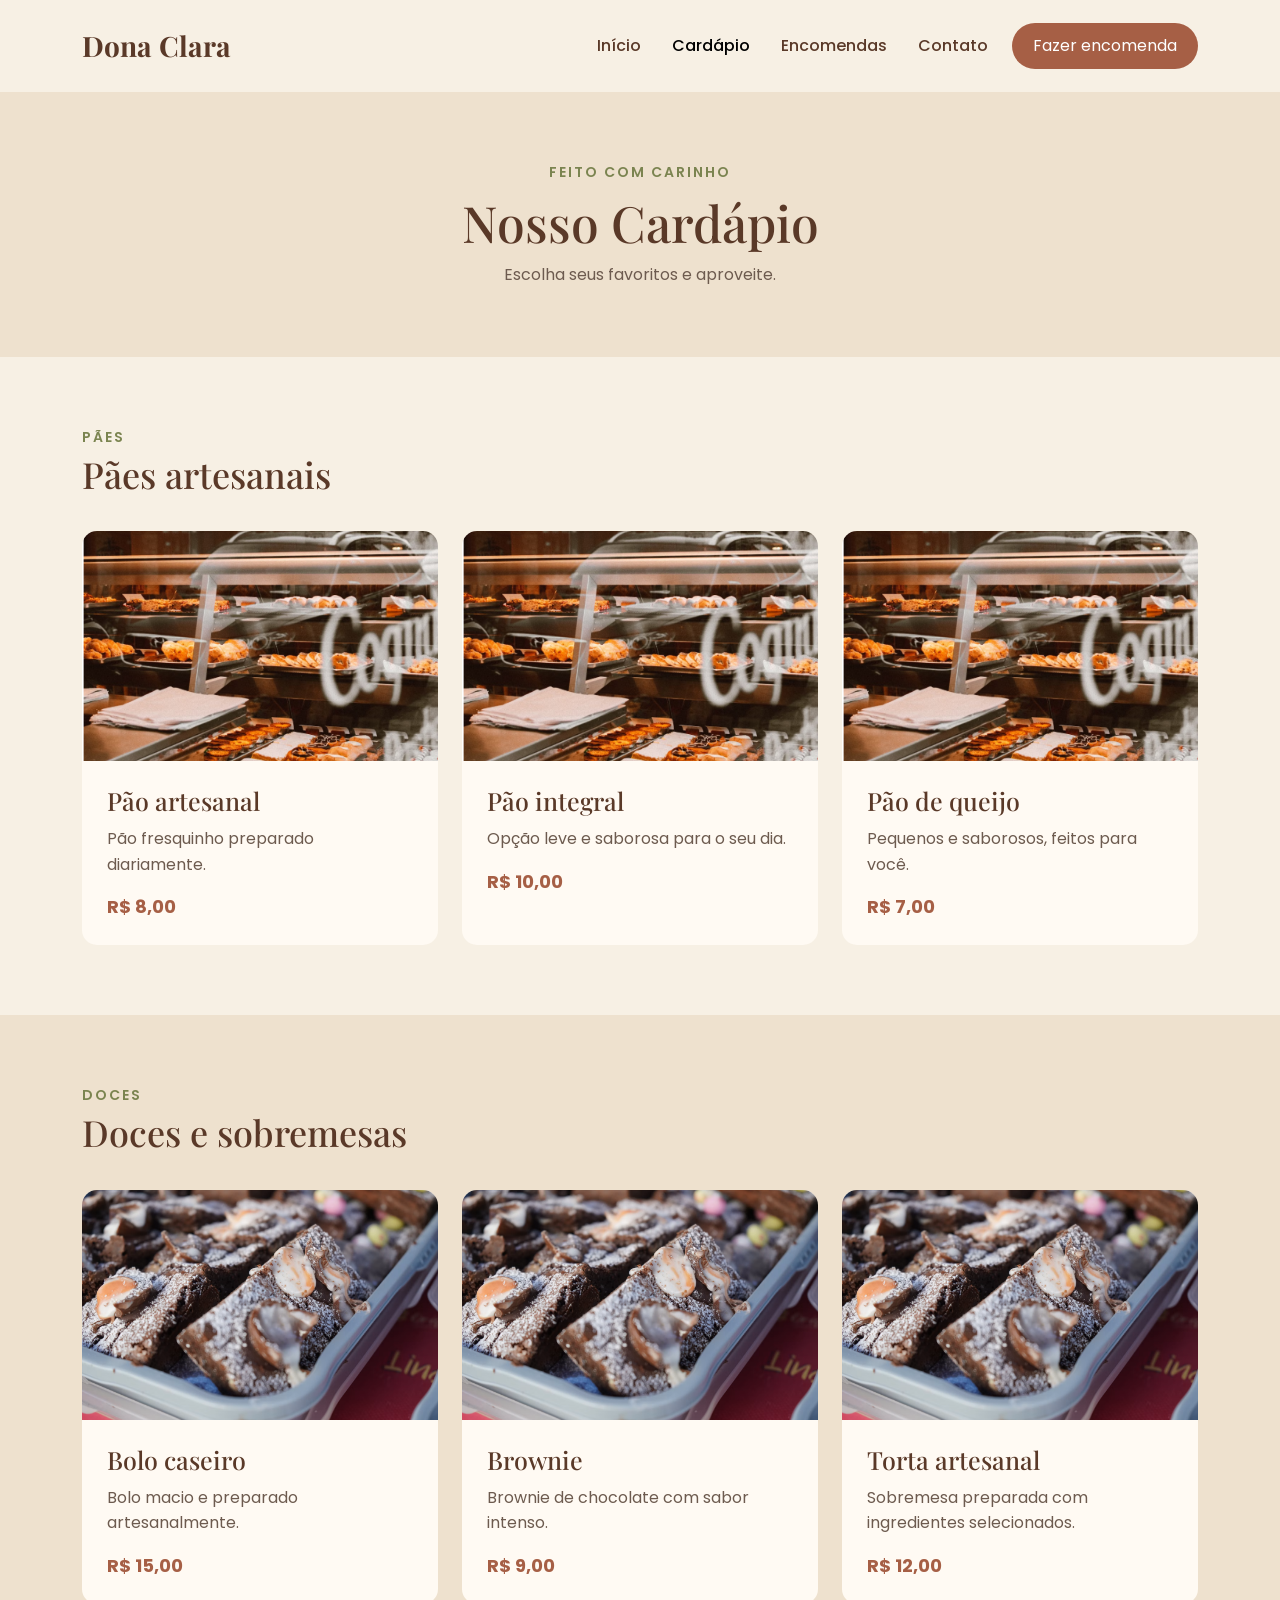
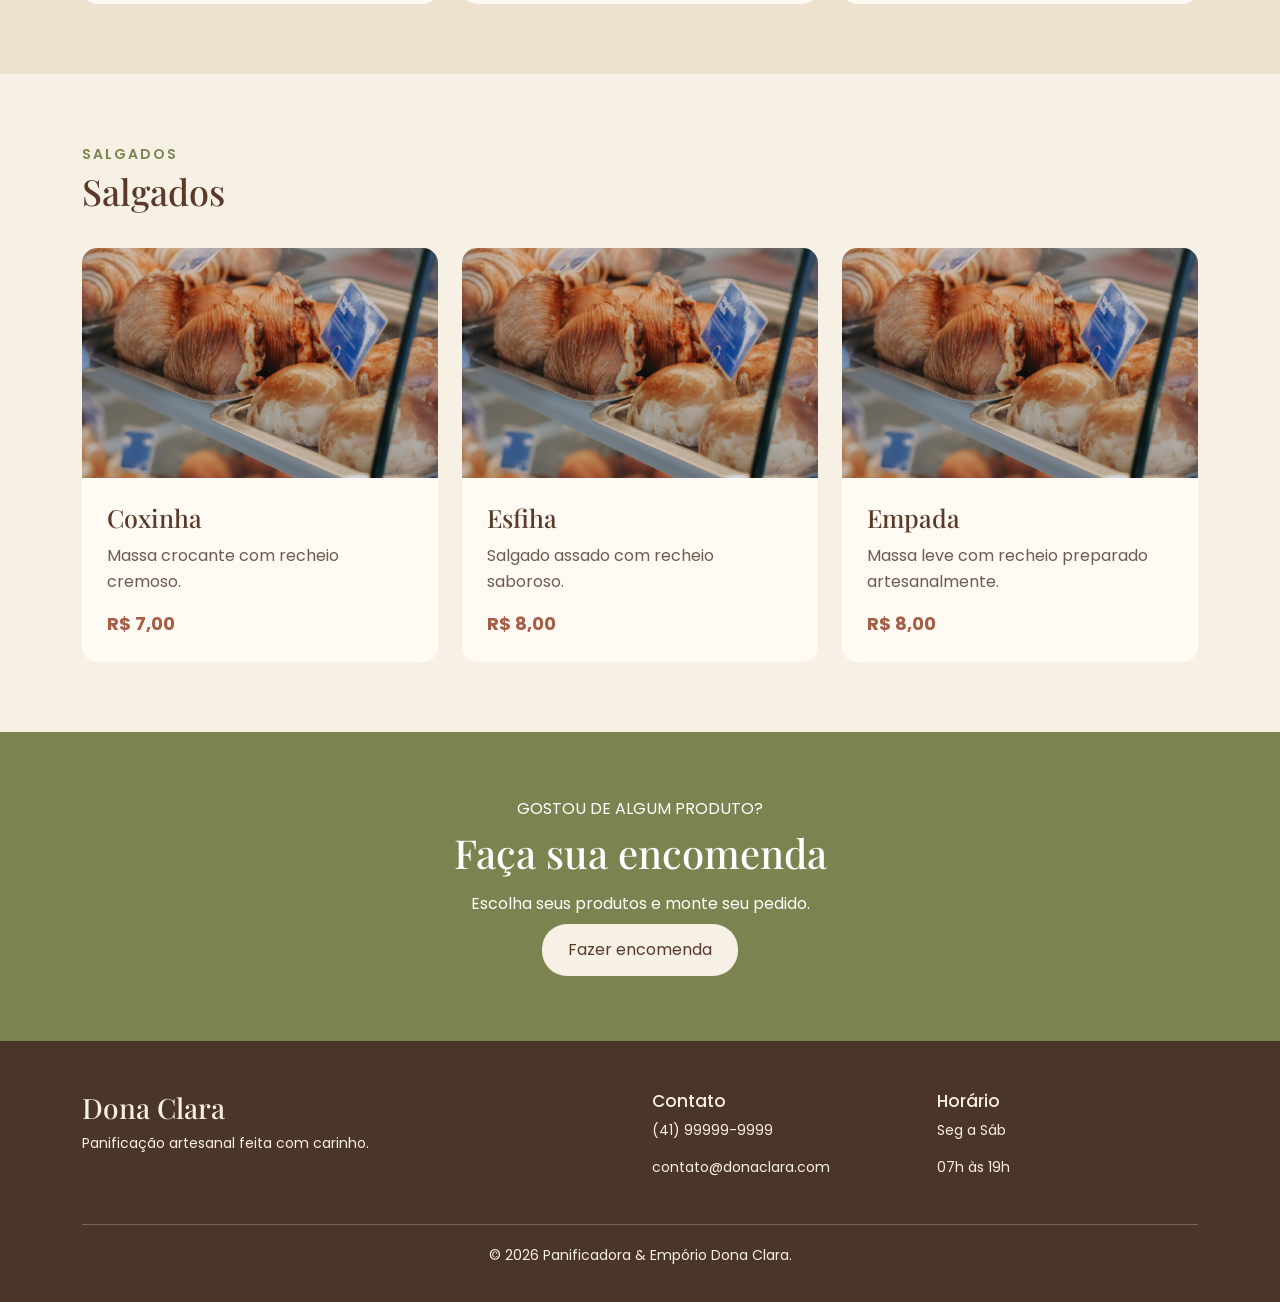
==== cardapio.html @ 59273e27 "Primeira versão do site Dona Clara" ====
<!DOCTYPE html>
<html lang="pt-br">

<head>
    <meta charset="UTF-8">
    <meta name="viewport" content="width=device-width, initial-scale=1.0">

    <title>Cardápio | Dona Clara</title>

    <!-- Bootstrap -->
    <link href="https://cdn.jsdelivr.net/npm/bootstrap@5.3.8/dist/css/bootstrap.min.css" rel="stylesheet">

    <!-- Google Fonts -->
    <link rel="preconnect" href="https://fonts.googleapis.com">
    <link rel="preconnect" href="https://fonts.gstatic.com" crossorigin>

    <link href="https://fonts.googleapis.com/css2?family=Playfair+Display:wght@500;600;700&family=Poppins:wght@300;400;500;600&display=swap" rel="stylesheet">

    <!-- CSS -->
    <link rel="stylesheet" href="css/style.css">
</head>

<body>

    <!-- MENU -->
    <header>

        <nav class="navbar navbar-expand-lg navbar-light">

            <div class="container">

                <a class="navbar-brand" href="index.html">
                    Dona Clara
                </a>

                <button class="navbar-toggler" type="button"
                    data-bs-toggle="collapse"
                    data-bs-target="#menuPrincipal">

                    <span class="navbar-toggler-icon"></span>

                </button>

                <div class="collapse navbar-collapse" id="menuPrincipal">

                    <ul class="navbar-nav ms-auto">

                        <li class="nav-item">
                            <a class="nav-link" href="index.html">
                                Início
                            </a>
                        </li>

                        <li class="nav-item">
                            <a class="nav-link active" href="cardapio.html">
                                Cardápio
                            </a>
                        </li>

                        <li class="nav-item">
                            <a class="nav-link" href="encomendas.html">
                                Encomendas
                            </a>
                        </li>

                        <li class="nav-item">
                            <a class="nav-link" href="contato.html">
                                Contato
                            </a>
                        </li>

                    </ul>

                    <a href="encomendas.html"
                        class="btn btn-encomenda ms-lg-3">

                        Fazer encomenda

                    </a>

                </div>

            </div>

        </nav>

    </header>


    <!-- CABEÇALHO DO CARDÁPIO -->

    <main>

        <section class="cabecalho-cardapio">

            <div class="container text-center">

                <p>FEITO COM CARINHO</p>

                <h1>
                    Nosso Cardápio
                </h1>

                <span>
                    Escolha seus favoritos e aproveite.
                </span>

            </div>

        </section>


        <!-- PÃES -->

        <section class="produtos">

            <div class="container">

                <div class="titulo-produtos">

                    <p>PÃES</p>

                    <h2>
                        Pães artesanais
                    </h2>

                </div>


                <div class="row g-4">

                    <div class="col-md-4">

                        <div class="produto">

                            <img src="img/paes.jpg"
                                alt="Pães artesanais">

                            <div class="produto-info">

                                <h3>
                                    Pão artesanal
                                </h3>

                                <p>
                                    Pão fresquinho preparado
                                    diariamente.
                                </p>

                                <strong>
                                    R$ 8,00
                                </strong>

                            </div>

                        </div>

                    </div>


                    <div class="col-md-4">

                        <div class="produto">

                            <img src="img/paes.jpg"
                                alt="Pão integral">

                            <div class="produto-info">

                                <h3>
                                    Pão integral
                                </h3>

                                <p>
                                    Opção leve e saborosa
                                    para o seu dia.
                                </p>

                                <strong>
                                    R$ 10,00
                                </strong>

                            </div>

                        </div>

                    </div>


                    <div class="col-md-4">

                        <div class="produto">

                            <img src="img/paes.jpg"
                                alt="Pão de queijo">

                            <div class="produto-info">

                                <h3>
                                    Pão de queijo
                                </h3>

                                <p>
                                    Pequenos e saborosos,
                                    feitos para você.
                                </p>

                                <strong>
                                    R$ 7,00
                                </strong>

                            </div>

                        </div>

                    </div>

                </div>

            </div>

        </section>


        <!-- DOCES -->

        <section class="produtos produtos-alternativo">

            <div class="container">

                <div class="titulo-produtos">

                    <p>DOCES</p>

                    <h2>
                        Doces e sobremesas
                    </h2>

                </div>


                <div class="row g-4">

                    <div class="col-md-4">

                        <div class="produto">

                            <img src="img/doces.jpg"
                                alt="Bolo caseiro">

                            <div class="produto-info">

                                <h3>
                                    Bolo caseiro
                                </h3>

                                <p>
                                    Bolo macio e preparado
                                    artesanalmente.
                                </p>

                                <strong>
                                    R$ 15,00
                                </strong>

                            </div>

                        </div>

                    </div>


                    <div class="col-md-4">

                        <div class="produto">

                            <img src="img/doces.jpg"
                                alt="Brownie">

                            <div class="produto-info">

                                <h3>
                                    Brownie
                                </h3>

                                <p>
                                    Brownie de chocolate
                                    com sabor intenso.
                                </p>

                                <strong>
                                    R$ 9,00
                                </strong>

                            </div>

                        </div>

                    </div>


                    <div class="col-md-4">

                        <div class="produto">

                            <img src="img/doces.jpg"
                                alt="Torta">

                            <div class="produto-info">

                                <h3>
                                    Torta artesanal
                                </h3>

                                <p>
                                    Sobremesa preparada
                                    com ingredientes selecionados.
                                </p>

                                <strong>
                                    R$ 12,00
                                </strong>

                            </div>

                        </div>

                    </div>

                </div>

            </div>

        </section>


        <!-- SALGADOS -->

        <section class="produtos">

            <div class="container">

                <div class="titulo-produtos">

                    <p>SALGADOS</p>

                    <h2>
                        Salgados
                    </h2>

                </div>


                <div class="row g-4">

                    <div class="col-md-4">

                        <div class="produto">

                            <img src="img/salgados.jpg"
                                alt="Coxinha">

                            <div class="produto-info">

                                <h3>
                                    Coxinha
                                </h3>

                                <p>
                                    Massa crocante com recheio
                                    cremoso.
                                </p>

                                <strong>
                                    R$ 7,00
                                </strong>

                            </div>

                        </div>

                    </div>


                    <div class="col-md-4">

                        <div class="produto">

                            <img src="img/salgados.jpg"
                                alt="Esfiha">

                            <div class="produto-info">

                                <h3>
                                    Esfiha
                                </h3>

                                <p>
                                    Salgado assado com
                                    recheio saboroso.
                                </p>

                                <strong>
                                    R$ 8,00
                                </strong>

                            </div>

                        </div>

                    </div>


                    <div class="col-md-4">

                        <div class="produto">

                            <img src="img/salgados.jpg"
                                alt="Empada">

                            <div class="produto-info">

                                <h3>
                                    Empada
                                </h3>

                                <p>
                                    Massa leve com recheio
                                    preparado artesanalmente.
                                </p>

                                <strong>
                                    R$ 8,00
                                </strong>

                            </div>

                        </div>

                    </div>

                </div>

            </div>

        </section>


        <!-- CHAMADA PARA ENCOMENDA -->

        <section class="encomendas">

            <div class="container text-center">

                <p>
                    GOSTOU DE ALGUM PRODUTO?
                </p>

                <h2>
                    Faça sua encomenda
                </h2>

                <p>
                    Escolha seus produtos e monte seu pedido.
                </p>

                <a href="encomendas.html"
                    class="btn btn-claro">

                    Fazer encomenda

                </a>

            </div>

        </section>

    </main>


    <!-- RODAPÉ -->

    <footer>

        <div class="container">

            <div class="row">

                <div class="col-md-6">

                    <h3>
                        Dona Clara
                    </h3>

                    <p>
                        Panificação artesanal feita com carinho.
                    </p>

                </div>


                <div class="col-md-3">

                    <h4>
                        Contato
                    </h4>

                    <p>
                        (41) 99999-9999
                    </p>

                    <p>
                        contato@donaclara.com
                    </p>

                </div>


                <div class="col-md-3">

                    <h4>
                        Horário
                    </h4>

                    <p>
                        Seg a Sáb
                    </p>

                    <p>
                        07h às 19h
                    </p>

                </div>

            </div>

            <hr>

            <p class="copyright">
                © 2026 Panificadora & Empório Dona Clara.
            </p>

        </div>

    </footer>


    <!-- Bootstrap JavaScript -->

    <script src="https://cdn.jsdelivr.net/npm/bootstrap@5.3.8/dist/js/bootstrap.bundle.min.js"></script>

</body>

</html>
---- css/style.css ----
/* CONFIGURAÇÕES GERAIS */

body {
    margin: 0;
    font-family: 'Poppins', sans-serif;
    color: #4b3528;
    background-color: #f7f0e4;
}

h1,
h2,
h3,
.navbar-brand {
    font-family: 'Playfair Display', serif;
}

a {
    text-decoration: none;
}


/* MENU */

.navbar {
    background-color: #f7f0e4;
    padding: 20px 0;
}

.navbar-brand {
    color: #5a3928;
    font-size: 28px;
    font-weight: 700;
}

.nav-link {
    color: #5a3928;
    margin-left: 15px;
    font-weight: 500;
}

.nav-link:hover {
    color: #a65f45;
}

.btn-encomenda {
    background-color: #a65f45;
    color: white;
    border-radius: 25px;
    padding: 10px 20px;
}

.btn-encomenda:hover {
    background-color: #7d4937;
    color: white;
}


/* HERO */

.hero {
    background-color: #eee1ce;
    padding: 90px 0;
}

.hero-subtitulo {
    color: #7b8450;
    font-size: 14px;
    font-weight: 600;
    letter-spacing: 2px;
}

.hero h1 {
    font-size: 55px;
    color: #5a3928;
    margin: 20px 0;
}

.hero h1 span {
    color: #a65f45;
}

.hero-texto {
    font-size: 17px;
    line-height: 1.8;
    max-width: 520px;
    margin-bottom: 30px;
}

.btn-principal {
    background-color: #a65f45;
    color: white;
    padding: 13px 25px;
    border-radius: 25px;
}

.btn-principal:hover {
    background-color: #7d4937;
    color: white;
}

.hero-imagem img {
    width: 100%;
    max-width: 500px;
    border-radius: 20px;
}


/* DESTAQUES */

.destaques {
    padding: 80px 0;
    background-color: #f7f0e4;
}

.titulo-secao {
    margin-bottom: 45px;
}

.titulo-secao p,
.sobre-subtitulo {
    color: #7b8450;
    font-size: 14px;
    font-weight: 600;
    letter-spacing: 2px;
}

.titulo-secao h2 {
    color: #5a3928;
    font-size: 40px;
    margin: 10px 0;
}

.titulo-secao span {
    color: #6d5b4f;
}


/* CARDS */

.produto-card {
    border: none;
    background-color: #fffaf3;
    border-radius: 15px;
    overflow: hidden;
    height: 100%;
}

.produto-card img {
    height: 230px;
    object-fit: cover;
}

.produto-card .card-body {
    padding: 25px;
}

.produto-card h3 {
    color: #5a3928;
    font-size: 28px;
}

.produto-card p {
    color: #6d5b4f;
}

.produto-card a {
    color: #a65f45;
    font-weight: 600;
}


/* ENCOMENDAS */

.encomendas {
    background-color: #7b8450;
    color: white;
    padding: 65px 0;
}

.encomendas p {
    margin-bottom: 8px;
}

.encomendas h2 {
    font-size: 40px;
    margin-bottom: 15px;
}

.btn-claro {
    background-color: #f7f0e4;
    color: #5a3928;
    padding: 13px 25px;
    border-radius: 25px;
}

.btn-claro:hover {
    background-color: white;
    color: #5a3928;
}


/* SOBRE */

.sobre {
    padding: 80px 0;
    background-color: #eee1ce;
}

.sobre h2 {
    font-size: 40px;
    color: #5a3928;
    line-height: 1.3;
}

.sobre p {
    color: #6d5b4f;
    line-height: 1.8;
}


/* RODAPÉ */

footer {
    background-color: #4b3528;
    color: #f7f0e4;
    padding: 50px 0 20px;
}

footer h3 {
    font-size: 28px;
}

footer h4 {
    font-family: 'Poppins', sans-serif;
    font-size: 17px;
}

footer p {
    font-size: 14px;
}

footer hr {
    margin-top: 30px;
}

.copyright {
    text-align: center;
    margin-top: 20px;
}


/* RESPONSIVIDADE */

@media (max-width: 768px) {

    .hero {
        padding: 60px 0;
    }

    .hero h1 {
        font-size: 40px;
    }

    .hero-imagem {
        margin-top: 40px;
    }

    .encomendas {
        text-align: center;
    }

    .encomendas .btn {
        margin-top: 20px;
    }

    .sobre h2 {
        font-size: 32px;
        margin-bottom: 25px;
    }

}
/* PÁGINA CARDÁPIO */

.cabecalho-cardapio {
    background-color: #eee1ce;
    padding: 70px 0;
}

.cabecalho-cardapio p {
    color: #7b8450;
    font-size: 14px;
    font-weight: 600;
    letter-spacing: 2px;
    margin-bottom: 10px;
}

.cabecalho-cardapio h1 {
    color: #5a3928;
    font-size: 50px;
    margin-bottom: 10px;
}

.cabecalho-cardapio span {
    color: #6d5b4f;
}


/* PRODUTOS */

.produtos {
    background-color: #f7f0e4;
    padding: 70px 0;
}

.produtos-alternativo {
    background-color: #eee1ce;
}

.titulo-produtos {
    margin-bottom: 35px;
}

.titulo-produtos p {
    color: #7b8450;
    font-size: 14px;
    font-weight: 600;
    letter-spacing: 2px;
    margin-bottom: 5px;
}

.titulo-produtos h2 {
    color: #5a3928;
    font-size: 36px;
}


/* CARD DO PRODUTO */

.produto {
    background-color: #fffaf3;
    border-radius: 15px;
    overflow: hidden;
    height: 100%;
}

.produto img {
    width: 100%;
    height: 230px;
    object-fit: cover;
}

.produto-info {
    padding: 25px;
}

.produto-info h3 {
    color: #5a3928;
    font-size: 25px;
    margin-bottom: 10px;
}

.produto-info p {
    color: #6d5b4f;
    line-height: 1.6;
}

.produto-info strong {
    color: #a65f45;
    font-size: 18px;
}
/* PÁGINA DE ENCOMENDAS */

.cabecalho-encomendas {
    background-color: #eee1ce;
    padding: 70px 0;
}

.cabecalho-encomendas p {
    color: #7b8450;
    font-size: 14px;
    font-weight: 600;
    letter-spacing: 2px;
    margin-bottom: 10px;
}

.cabecalho-encomendas h1 {
    color: #5a3928;
    font-size: 50px;
    margin-bottom: 10px;
}

.cabecalho-encomendas span {
    color: #6d5b4f;
}


/* FORMULÁRIO */

.formulario-encomenda {
    background-color: #f7f0e4;
    padding: 70px 0;
}

.formulario-card {
    background-color: #fffaf3;
    padding: 45px;
    border-radius: 18px;
}

.formulario-card h2 {
    color: #5a3928;
    font-size: 34px;
}

.descricao-formulario {
    color: #6d5b4f;
    margin-bottom: 30px;
}

.form-label {
    color: #5a3928;
    font-weight: 500;
}

.form-control,
.form-select {
    border: 1px solid #d5c5b2;
    border-radius: 10px;
    padding: 12px;
    background-color: #fff;
}

.form-control:focus,
.form-select:focus {
    border-color: #a65f45;
    box-shadow: 0 0 0 0.2rem rgba(166, 95, 69, 0.15);
}


/* COMO FUNCIONA */

.informacao-encomenda {
    background-color: #eee1ce;
    padding: 70px 0;
}

.informacao-encomenda h2 {
    color: #5a3928;
    font-size: 38px;
}

.passo {
    background-color: #fffaf3;
    padding: 30px 20px;
    border-radius: 15px;
    height: 100%;
}

.passo span {
    display: inline-flex;
    align-items: center;
    justify-content: center;
    width: 45px;
    height: 45px;
    border-radius: 50%;
    background-color: #7b8450;
    color: white;
    font-weight: 600;
    margin-bottom: 15px;
}

.passo h3 {
    color: #5a3928;
    font-size: 25px;
}

.passo p {
    color: #6d5b4f;
    line-height: 1.6;
}


/* RESPONSIVIDADE */

@media (max-width: 768px) {

    .cabecalho-encomendas h1 {
        font-size: 40px;
    }

    .formulario-card {
        padding: 30px 20px;
    }

    .informacao-encomenda h2 {
        font-size: 32px;
    }

}
/* PÁGINA DE CONTATO */

.cabecalho-contato {
    background-color: #eee1ce;
    padding: 70px 0;
}

.cabecalho-contato p {
    color: #7b8450;
    font-size: 14px;
    font-weight: 600;
    letter-spacing: 2px;
    margin-bottom: 10px;
}

.cabecalho-contato h1 {
    color: #5a3928;
    font-size: 50px;
    margin-bottom: 10px;
}

.cabecalho-contato span {
    color: #6d5b4f;
}


/* CONTEÚDO DO CONTATO */

.contato-conteudo {
    background-color: #f7f0e4;
    padding: 80px 0;
}

.contato-subtitulo {
    color: #7b8450;
    font-size: 14px;
    font-weight: 600;
    letter-spacing: 2px;
}

.contato-conteudo h2 {
    color: #5a3928;
    font-size: 38px;
    line-height: 1.3;
}

.contato-texto {
    color: #6d5b4f;
    line-height: 1.8;
    margin: 20px 0 35px;
}

.informacao {
    margin-bottom: 25px;
}

.informacao h3 {
    color: #a65f45;
    font-family: 'Poppins', sans-serif;
    font-size: 17px;
    font-weight: 600;
    margin-bottom: 5px;
}

.informacao p {
    color: #6d5b4f;
    margin: 0;
}


/* FORMULÁRIO DE CONTATO */

.contato-formulario {
    background-color: #fffaf3;
    padding: 40px;
    border-radius: 18px;
}

.contato-formulario h2 {
    font-size: 32px;
}

.contato-formulario > p {
    color: #6d5b4f;
    margin-bottom: 30px;
}


/* LOCALIZAÇÃO */

.localizacao {
    background-color: #eee1ce;
    padding: 70px 0;
}

.localizacao > .container > p {
    color: #7b8450;
    font-size: 14px;
    font-weight: 600;
    letter-spacing: 2px;
}

.localizacao h2 {
    color: #5a3928;
    font-size: 38px;
    margin-bottom: 30px;
}

.mapa {
    background-color: #d8cbb8;
    min-height: 250px;
    border-radius: 18px;
    display: flex;
    align-items: center;
    justify-content: center;
}

.mapa span {
    font-size: 40px;
}

.mapa p {
    color: #5a3928;
    font-weight: 500;
    line-height: 1.6;
}


/* RESPONSIVIDADE */

@media (max-width: 768px) {

    .cabecalho-contato h1 {
        font-size: 40px;
    }

    .contato-conteudo h2 {
        font-size: 32px;
    }

    .contato-formulario {
        padding: 30px 20px;
    }

    .localizacao h2 {
        font-size: 32px;
    }

}
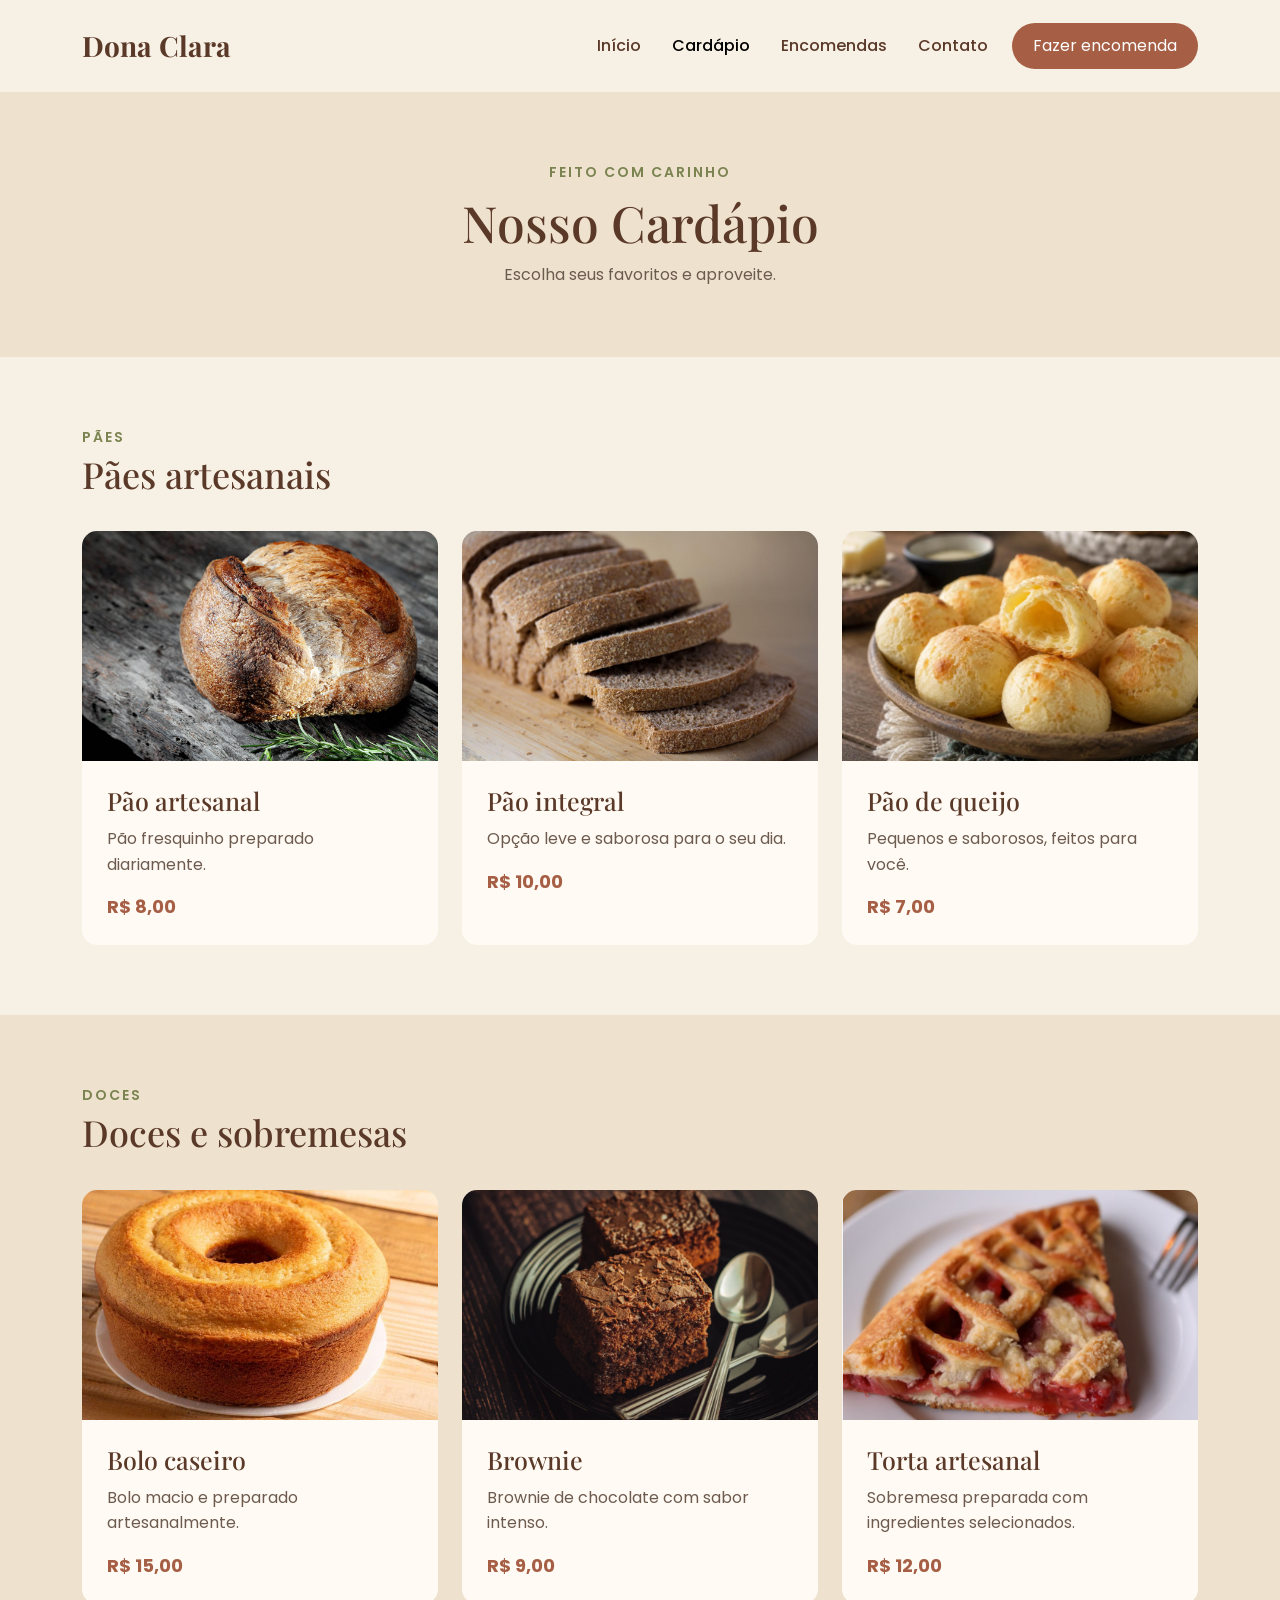
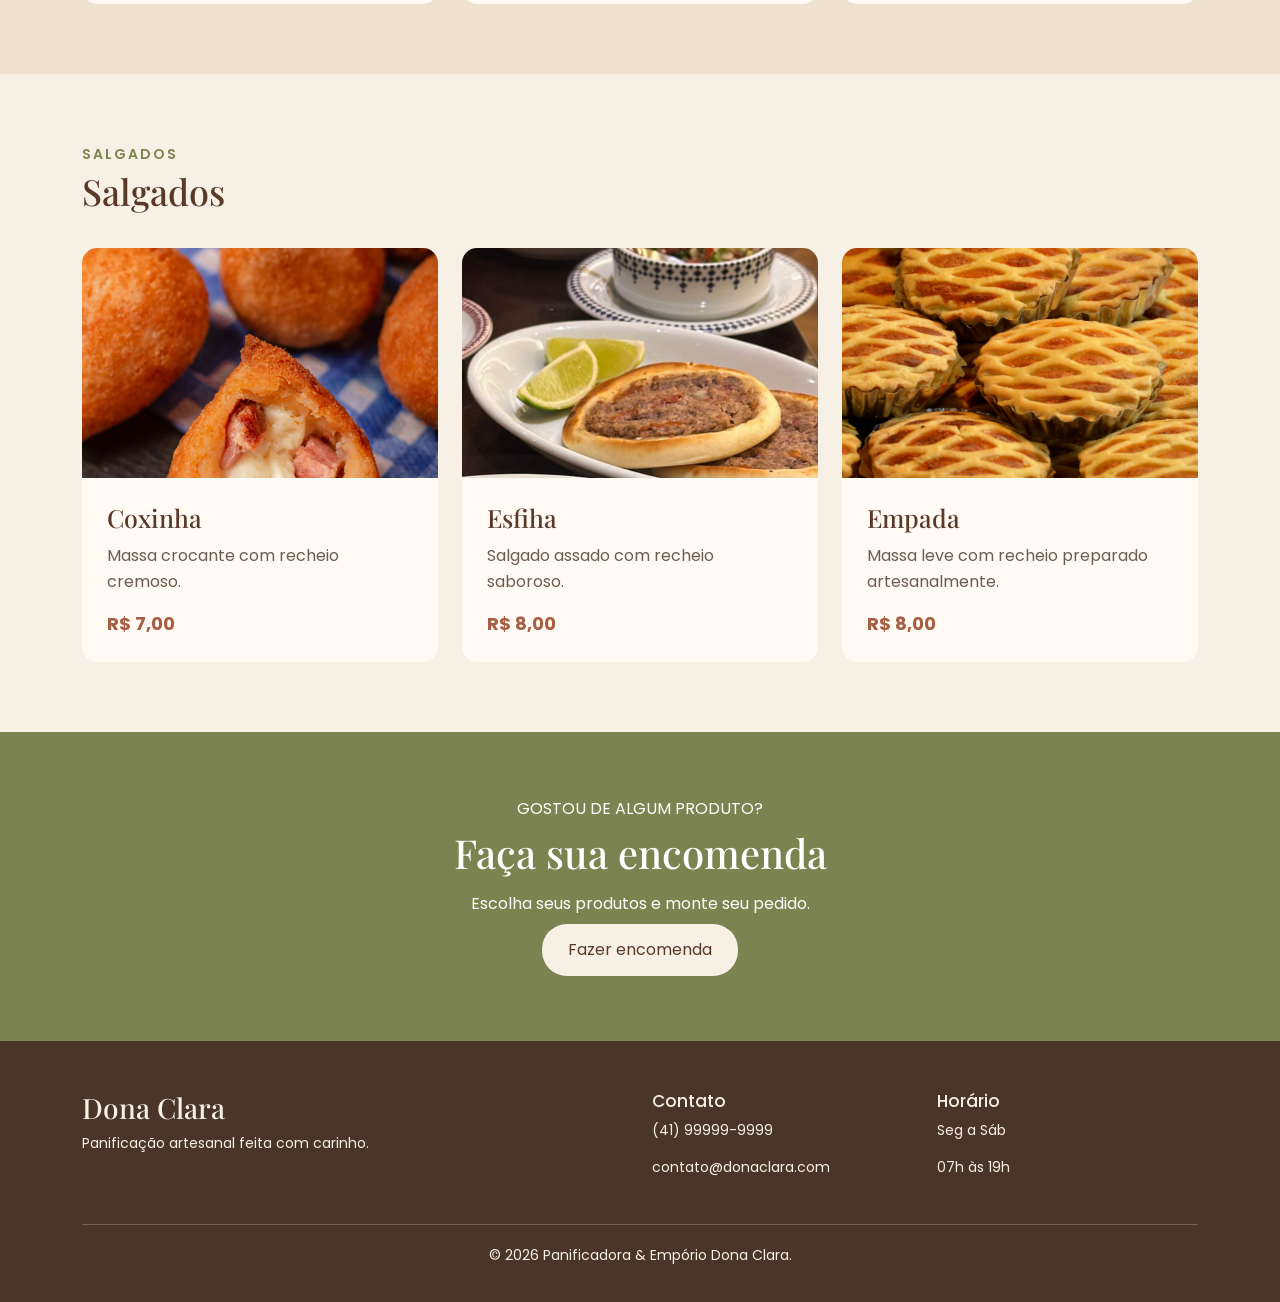
==== commit b64e4b1b: "Atualiza imagens do cardápio" ====
--- a/cardapio.html
+++ b/cardapio.html
@@ -133,8 +133,7 @@
 
                         <div class="produto">
 
-                            <img src="img/paes.jpg"
-                                alt="Pães artesanais">
+                            <img src="img/pao-artesanal.jpg" alt="Pães artesanais">
 
                             <div class="produto-info">
 
@@ -162,8 +161,7 @@
 
                         <div class="produto">
 
-                            <img src="img/paes.jpg"
-                                alt="Pão integral">
+                            <img src="img/pao-integral.jpg" alt="Pão integral">
 
                             <div class="produto-info">
 
@@ -191,8 +189,7 @@
 
                         <div class="produto">
 
-                            <img src="img/paes.jpg"
-                                alt="Pão de queijo">
+                            <img src="img/pao-queijo.jpg" alt="Pão de queijo">
 
                             <div class="produto-info">
 
@@ -245,8 +242,7 @@
 
                         <div class="produto">
 
-                            <img src="img/doces.jpg"
-                                alt="Bolo caseiro">
+                            <img src="img/bolo-caseiro.jpg" alt="Bolo caseiro">
 
                             <div class="produto-info">
 
@@ -274,8 +270,7 @@
 
                         <div class="produto">
 
-                            <img src="img/doces.jpg"
-                                alt="Brownie">
+                            <img src="img/brownie.jpg" alt="Brownie">
 
                             <div class="produto-info">
 
@@ -303,8 +298,7 @@
 
                         <div class="produto">
 
-                            <img src="img/doces.jpg"
-                                alt="Torta">
+                            <img src="img/torta.jpg" alt="Torta">
 
                             <div class="produto-info">
 
@@ -357,8 +351,7 @@
 
                         <div class="produto">
 
-                            <img src="img/salgados.jpg"
-                                alt="Coxinha">
+                           <img src="img/coxinha.jpg" alt="Coxinha">
 
                             <div class="produto-info">
 
@@ -386,8 +379,7 @@
 
                         <div class="produto">
 
-                            <img src="img/salgados.jpg"
-                                alt="Esfiha">
+                            <img src="img/esfiha.jpg" alt="Esfiha">
 
                             <div class="produto-info">
 
@@ -415,8 +407,7 @@
 
                         <div class="produto">
 
-                            <img src="img/salgados.jpg"
-                                alt="Empada">
+                            <img src="img/empada.jpg" alt="Empada">
 
                             <div class="produto-info">
 
